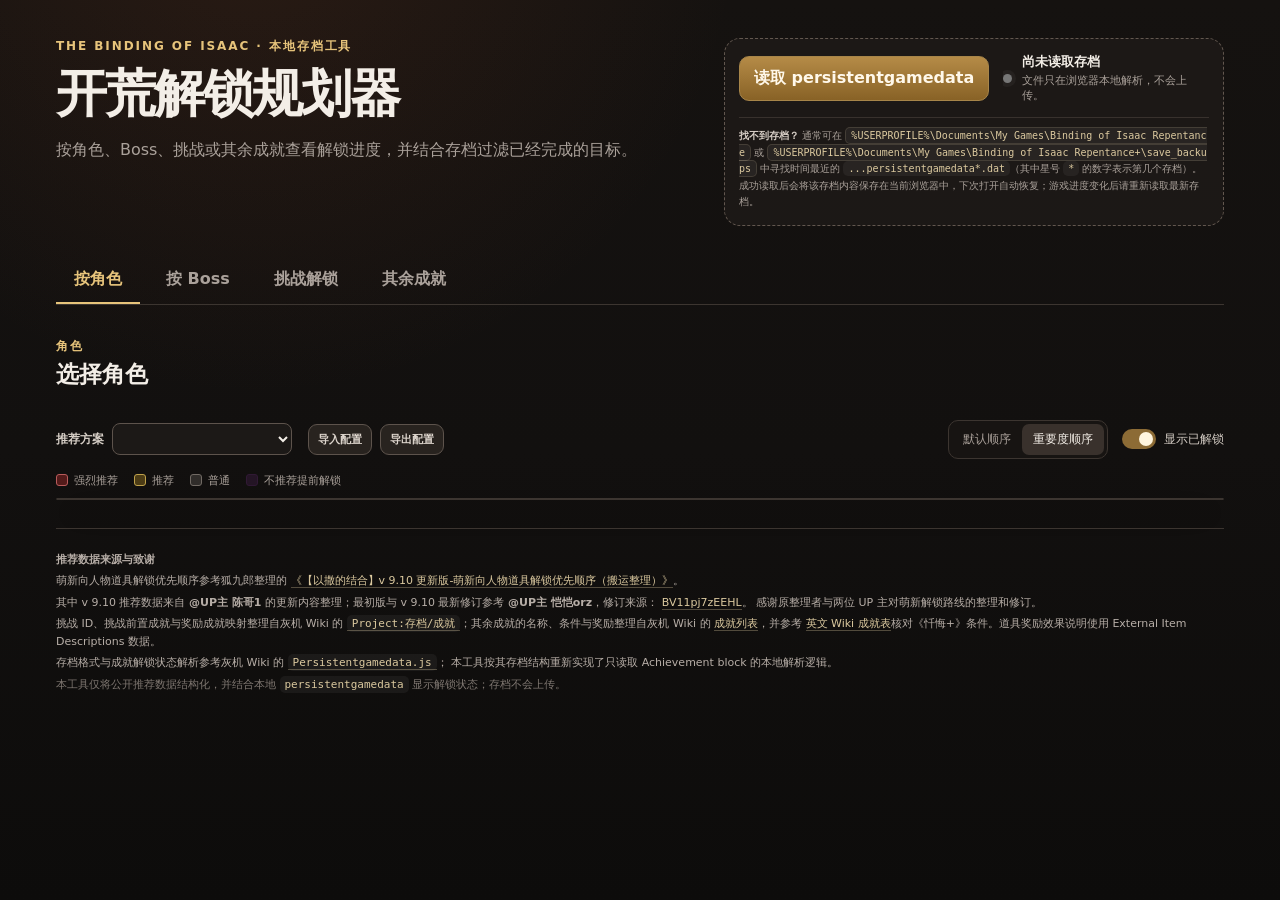
==== index.html @ 2d46365d "feat: 补齐角色 Boss 之外的全部成就" ====
<!doctype html>
<html lang="zh-CN">
<head>
  <meta charset="utf-8" />
  <meta name="viewport" content="width=device-width, initial-scale=1" />
  <meta name="color-scheme" content="dark" />
  <!-- GitHub Pages 更新后尽量避免旧 HTML/资源缓存。真正的静态资源刷新由 ?v= 版本号负责。 -->
  <meta http-equiv="Cache-Control" content="no-cache, no-store, must-revalidate" />
  <meta http-equiv="Pragma" content="no-cache" />
  <meta http-equiv="Expires" content="0" />
  <title>以撒开荒解锁规划器</title>
  <link rel="icon" type="image/png" href="./assets/icon.png?v=20260930145212" />
  <link rel="stylesheet" href="./styles.css?v=20260930145212" />
</head>
<body>
  <div class="app-shell">
    <header class="topbar">
      <div>
        <div class="eyebrow">THE BINDING OF ISAAC · 本地存档工具</div>
        <h1>开荒解锁规划器</h1>
        <p class="subtitle">按角色、Boss、挑战或其余成就查看解锁进度，并结合存档过滤已经完成的目标。</p>
      </div>

      <div class="save-panel" id="dropZone">
        <input id="saveInput" type="file" accept=".dat,application/octet-stream" hidden />
        <div class="save-actions">
          <button class="primary-button" id="loadSaveBtn" type="button">读取 persistentgamedata</button>
          <button class="secondary-button save-clear-button" id="clearSaveBtn" type="button" hidden>清除本地缓存</button>
        </div>
        <div class="save-status" id="saveStatus">
          <span class="status-dot idle"></span>
          <div>
            <strong>尚未读取存档</strong>
            <small>文件只在浏览器本地解析，不会上传。</small>
          </div>
        </div>
        <div class="save-hint">
          <strong>找不到存档？</strong> 通常可在
          <code class="copy-path" role="button" tabindex="0" data-copy-path="%USERPROFILE%\Documents\My Games\Binding of Isaac Repentance" title="点击复制">%USERPROFILE%\Documents\My Games\Binding of Isaac Repentance</code>
          或 <code class="copy-path" role="button" tabindex="0" data-copy-path="%USERPROFILE%\Documents\My Games\Binding of Isaac Repentance+\save_backups" title="点击复制">%USERPROFILE%\Documents\My Games\Binding of Isaac Repentance+\save_backups</code>
          中寻找时间最近的 <code>...persistentgamedata*.dat</code>（其中星号 <code>*</code> 的数字表示第几个存档）。
          成功读取后会将该存档内容保存在当前浏览器中，下次打开自动恢复；游戏进度变化后请重新读取最新存档。
        </div>
      </div>
    </header>

    <nav class="page-tabs" aria-label="页面切换">
      <button class="page-tab active" type="button" data-view="character">按角色</button>
      <button class="page-tab" type="button" data-view="boss">按 Boss</button>
      <button class="page-tab" type="button" data-view="challenge">挑战解锁</button>
      <button class="page-tab" type="button" data-view="achievement">其余成就</button>
    </nav>

    <main>
      <section class="selector-section" id="selectorSection">
        <div class="section-heading">
          <div>
            <span class="section-kicker" id="selectorKicker">角色</span>
            <h2 id="selectorTitle">选择角色</h2>
          </div>
          <div class="selection-summary" id="selectionSummary"></div>
        </div>
        <div class="entity-grid" id="entityGrid"></div>
      </section>

      <section class="results-section">
        <div class="results-heading">
          <div class="recommendation-toolbar">
            <div class="profile-controls">
              <label class="profile-select-label" for="profileSelect">
                <span>推荐方案</span>
                <select id="profileSelect" class="profile-select" aria-label="推荐方案"></select>
              </label>
              <span class="profile-status" id="profileStatus"></span>
              <button class="secondary-button compact-button" id="importProfileBtn" type="button">导入配置</button>
              <button class="secondary-button compact-button" id="exportProfileBtn" type="button">导出配置</button>
              <input id="profileImportInput" type="file" accept="application/json,.json" hidden />
            </div>
            <div class="controls">
              <div class="segmented" role="group" aria-label="排列顺序">
                <button type="button" class="segment" data-sort="default">默认顺序</button>
                <button type="button" class="segment active" data-sort="priority">重要度顺序</button>
              </div>
              <label class="switch-control">
                <input type="checkbox" id="showUnlocked" checked />
                <span class="switch"></span>
                <span>显示已解锁</span>
              </label>
            </div>
          </div>
        </div>

        <div class="legend" aria-label="优先级颜色说明">
          <span><i class="legend-swatch strong"></i>强烈推荐</span>
          <span><i class="legend-swatch recommended"></i>推荐</span>
          <span><i class="legend-swatch normal"></i>普通</span>
          <span><i class="legend-swatch discouraged"></i>不推荐提前解锁</span>
        </div>

        <div class="table-wrap" id="standardResults">
          <table class="unlock-table">
            <thead id="tableHead"></thead>
            <tbody id="tableBody"></tbody>
          </table>
        </div>
        <div class="achievement-results" id="achievementResults" hidden></div>
      </section>
    </main>

    <div class="priority-menu" id="priorityMenu" hidden role="menu" aria-label="修改优先级"></div>
    <div class="toast" id="toast" role="status" aria-live="polite" hidden></div>

    <footer>
      <p><strong>推荐数据来源与致谢</strong></p>
      <p>萌新向人物道具解锁优先顺序参考狐九郎整理的
        <a class="footer-link" href="https://www.bilibili.com/opus/1083165871339208713" target="_blank" rel="noopener noreferrer">《【以撒的结合】v 9.10 更新版-萌新向人物道具解锁优先顺序（搬运整理）》</a>。
      </p>
      <p>其中 v 9.10 推荐数据来自 <strong>@UP主 陈哥1</strong> 的更新内容整理；最初版与 v 9.10 最新修订参考 <strong>@UP主 恺恺orz</strong>，修订来源：
        <a class="footer-link" href="https://www.bilibili.com/video/BV11pj7zEEHL" target="_blank" rel="noopener noreferrer">BV11pj7zEEHL</a>。
        感谢原整理者与两位 UP 主对萌新解锁路线的整理和修订。
      </p>
      <p>挑战 ID、挑战前置成就与奖励成就映射整理自灰机 Wiki 的 <a class="footer-link" href="https://isaac.huijiwiki.com/wiki/Project:%E5%AD%98%E6%A1%A3/%E6%88%90%E5%B0%B1" target="_blank" rel="noopener noreferrer"><code>Project:存档/成就</code></a>；其余成就的名称、条件与奖励整理自灰机 Wiki 的 <a class="footer-link" href="https://isaac.huijiwiki.com/wiki/%E6%88%90%E5%B0%B1" target="_blank" rel="noopener noreferrer">成就列表</a>，并参考 <a class="footer-link" href="https://bindingofisaacrebirth.wiki.gg/wiki/Achievements" target="_blank" rel="noopener noreferrer">英文 Wiki 成就表</a>核对《忏悔+》条件。道具奖励效果说明使用 External Item Descriptions 数据。</p>

    <p>存档格式与成就解锁状态解析参考灰机 Wiki 的
        <a class="footer-link" href="https://isaac.huijiwiki.com/wiki/%E9%9B%B6%E4%BB%B6:Persistentgamedata.js" target="_blank" rel="noopener noreferrer"><code>Persistentgamedata.js</code></a>；
        本工具按其存档结构重新实现了只读取 Achievement block 的本地解析逻辑。
      </p>
      <p class="muted">本工具仅将公开推荐数据结构化，并结合本地 <code>persistentgamedata</code> 显示解锁状态；存档不会上传。</p>
    </footer>
  </div>

  <!-- CACHE_VERSION: 20260930145212。发布新版本前运行 python tools/bump_cache_version.py -->
  <script src="./data/unlocks.js?v=20260930145212"></script>
  <script src="./data/challenges.js?v=20260930145212"></script>
  <script src="./data/achievements.js?v=20260930145212"></script>
  <script src="./data/effects.js?v=20260930145212"></script>
  <script src="./data/overrides.js?v=20260930145212"></script>
  <script src="./data/recommendation_profiles.js?v=20260930145212"></script>
  <script src="./js/save-parser.js?v=20260930145212"></script>
  <script src="./js/app.js?v=20260930145212"></script>
</body>
</html>
---- styles.css ----
:root {
  --bg: #12100f;
  --panel: #1b1816;
  --panel-2: #24201d;
  --ink: #f3eee7;
  --muted: #aaa19a;
  --line: #3c3530;
  --accent: #e7c47b;
  --accent-2: #8f6b2e;
  --strong: rgba(135, 36, 36, .56);
  --strong-border: #b85b5b;
  --recommended: rgba(129, 100, 29, .53);
  --recommended-border: #bea14b;
  --normal: rgba(83, 78, 74, .47);
  --normal-border: #716a64;
  --discouraged: rgba(48, 25, 52, .62);
  --discouraged-border: #301934;
  --green: #62c58d;
  --red: #e67878;
  --radius: 16px;
  font-family: Inter, ui-sans-serif, system-ui, -apple-system, BlinkMacSystemFont, "Segoe UI", "Microsoft YaHei", sans-serif;
}
* { box-sizing: border-box; }
body {
  margin: 0;
  background:
    radial-gradient(circle at 20% -10%, rgba(135, 67, 36, .18), transparent 34%),
    linear-gradient(180deg, #151210 0%, var(--bg) 50%, #0d0c0b 100%);
  color: var(--ink);
  min-height: 100vh;
}
button, input, select { font: inherit; }
button { color: inherit; }
.app-shell { width: min(1220px, calc(100% - 112px)); margin: 0 auto; padding: 38px 0 64px; }
.topbar { display: flex; justify-content: space-between; gap: 32px; align-items: flex-start; }
.eyebrow, .section-kicker { color: var(--accent); font-size: 12px; letter-spacing: .16em; font-weight: 800; text-transform: uppercase; }
h1 { margin: 5px 0 7px; font-size: clamp(32px, 4vw, 54px); letter-spacing: -.04em; }
h2 { margin: 4px 0 0; font-size: 23px; }
.subtitle { margin: 0; color: var(--muted); max-width: 680px; line-height: 1.7; }
.save-panel {
  width: min(500px, 100%);
  border: 1px dashed #62574f;
  background: rgba(31, 27, 24, .8);
  border-radius: var(--radius);
  padding: 14px;
  display: grid;
  grid-template-columns: auto 1fr;
  gap: 14px;
  align-items: center;
  transition: border-color .15s, background .15s;
}
.save-panel.dragging { border-color: var(--accent); background: rgba(76, 61, 36, .4); }
.primary-button {
  border: 1px solid #a78549;
  background: linear-gradient(#b58b47, #886226);
  color: #fff8ea;
  border-radius: 10px;
  padding: 11px 14px;
  cursor: pointer;
  font-weight: 800;
  white-space: nowrap;
}
.primary-button:hover { filter: brightness(1.08); }
.save-status { display: flex; align-items: center; gap: 10px; min-width: 0; overflow: hidden; }
.save-status > div { min-width: 0; max-width: 100%; overflow: hidden; }
.save-status strong, .save-status small { display: block; }
.save-status strong { display: block; max-width: 100%; font-size: 13px; white-space: nowrap; overflow: hidden; text-overflow: ellipsis; }
.save-status small { color: var(--muted); font-size: 11px; margin-top: 2px; }
.status-dot { width: 9px; height: 9px; border-radius: 50%; flex: 0 0 auto; background: #777; box-shadow: 0 0 0 4px rgba(255,255,255,.04); }
.status-dot.ready { background: var(--green); }
.status-dot.error { background: var(--red); }
.save-hint { grid-column: 1 / -1; padding-top: 10px; border-top: 1px solid rgba(99,89,82,.4); color: var(--muted); font-size: 10px; line-height: 1.65; }
.save-hint strong { color: #d9d0c8; }
.save-hint code { word-break: break-all; }
.copy-path {
  cursor: pointer;
  border: 1px solid rgba(219,201,159,.16);
  transition: border-color .12s, background .12s, color .12s;
}
.copy-path:hover,
.copy-path:focus-visible {
  background: rgba(231,196,123,.13);
  border-color: rgba(231,196,123,.48);
  color: #fff0c4;
  outline: none;
}
.page-tabs { margin-top: 30px; display: flex; gap: 8px; align-items: center; flex-wrap: wrap; border-bottom: 1px solid var(--line); }
.page-tab { border: 0; border-bottom: 2px solid transparent; background: transparent; padding: 13px 18px 12px; color: var(--muted); cursor: pointer; font-weight: 800; }
.page-tab:hover { color: var(--ink); }
.page-tab.active { color: var(--accent); border-bottom-color: var(--accent); }
.selector-section, .results-section { margin-top: 30px; }
.section-heading { display: flex; justify-content: space-between; gap: 18px; align-items: end; }
.results-heading { display: flex; justify-content: flex-end; gap: 18px; align-items: center; }
.selection-summary { color: var(--muted); font-size: 13px; }
.entity-groups { display: grid; gap: 12px; margin-top: 16px; max-width: 100%; }
.entity-group { display: grid; grid-template-columns: 58px minmax(0, 1fr); gap: 12px; align-items: center; max-width: 100%; min-width: 0; }
.entity-group:only-child { grid-template-columns: 1fr; }
.entity-group-label { color: var(--muted); font-size: 12px; font-weight: 800; letter-spacing: .08em; text-align: right; white-space: nowrap; }
.entity-icon-row { display: flex; align-items: center; gap: 7px; flex-wrap: wrap; min-width: 0; max-width: 100%; }
.entity-icon-card {
  width: 52px; height: 52px; flex: 0 0 52px;
  border: 1px solid var(--line); border-radius: 11px;
  background: rgba(29, 26, 24, .9); padding: 5px;
  display: grid; place-items: center; cursor: pointer;
  transition: transform .12s, border-color .12s, background .12s;
}
.entity-icon-card:hover { transform: translateY(-1px); border-color: #6a5e55; background: #25211e; }
.entity-icon-card.active { border-color: var(--accent); background: rgba(107, 75, 28, .34); box-shadow: inset 0 0 0 1px rgba(231,196,123,.18); }
.selector-thumb { width: 38px; height: 38px; object-fit: contain; image-rendering: pixelated; }
.boss-selector-row { gap: 10px; }
.boss-selector-row .entity-icon-card { width: 78px; height: 78px; flex-basis: 78px; padding: 7px; }
.boss-selector-row .selector-thumb { width: 64px; height: 64px; }
.entity-thumb, .reward-thumb, .boss-thumb {
  width: 48px; height: 48px; object-fit: contain; image-rendering: pixelated; flex: 0 0 auto;
  border-radius: 10px; background: rgba(255,255,255,.045); padding: 4px;
}
.entity-thumb { width: 46px; height: 46px; }
.controls { display: flex; align-items: center; gap: 14px; flex-wrap: wrap; justify-content: flex-end; }
.segmented { display: inline-flex; border: 1px solid var(--line); background: #171412; border-radius: 10px; padding: 3px; }
.segment { border: 0; background: transparent; color: var(--muted); padding: 7px 11px; border-radius: 7px; cursor: pointer; font-size: 12px; }
.segment.active { color: var(--ink); background: #39312c; }
.switch-control { display: inline-flex; align-items: center; gap: 8px; color: #d6cec6; font-size: 12px; cursor: pointer; user-select: none; }
.switch-control input { position: absolute; opacity: 0; pointer-events: none; }
.switch { width: 34px; height: 20px; border-radius: 999px; background: #514943; position: relative; transition: background .15s; }
.switch::after { content: ""; width: 14px; height: 14px; border-radius: 50%; background: #ddd5ce; position: absolute; top: 3px; left: 3px; transition: transform .15s; }
.switch-control input:checked + .switch { background: #8c6b35; }
.switch-control input:checked + .switch::after { transform: translateX(14px); background: #fff5de; }
.legend { display: flex; gap: 16px; flex-wrap: wrap; margin: 14px 0 10px; color: var(--muted); font-size: 11px; }
.legend span { display: inline-flex; align-items: center; gap: 6px; }
.legend-swatch { width: 12px; height: 12px; border-radius: 3px; border: 1px solid; }
.legend-swatch.strong { background: var(--strong); border-color: var(--strong-border); }
.legend-swatch.recommended { background: var(--recommended); border-color: var(--recommended-border); }
.legend-swatch.normal { background: var(--normal); border-color: var(--normal-border); }
.legend-swatch.discouraged { background: var(--discouraged); border-color: var(--discouraged-border); }
.table-wrap { border: 1px solid var(--line); border-radius: var(--radius); overflow: auto; background: rgba(24,21,19,.87); box-shadow: 0 14px 40px rgba(0,0,0,.16); }
.unlock-table { width: 100%; border-collapse: separate; border-spacing: 0; min-width: 880px; }
.unlock-table th { position: sticky; top: 0; z-index: 1; background: #201c19; color: #c9c0b8; font-size: 11px; text-align: left; padding: 11px 14px; border-bottom: 1px solid var(--line); }
.unlock-table td { padding: 12px 14px; border-bottom: 1px solid rgba(99,89,82,.38); vertical-align: middle; }
.unlock-table tr:last-child td { border-bottom: 0; }
.unlock-row { transition: filter .12s; }
.unlock-row:hover { filter: brightness(1.08); }
.unlock-row.priority-strong td { background: var(--strong); }
.unlock-row.priority-recommended td { background: var(--recommended); }
.unlock-row.priority-normal td { background: var(--normal); }
.unlock-row.priority-discouraged td { background: var(--discouraged); }
.target-cell, .reward-cell { display: flex; align-items: center; gap: 10px; min-width: 0; }
.boss-stack { display: flex; gap: 5px; flex-wrap: wrap; }
.boss-unit { display: inline-flex; align-items: center; gap: 7px; padding: 5px 7px; background: rgba(0,0,0,.18); border-radius: 8px; white-space: nowrap; }
.boss-thumb { width: 34px; height: 34px; padding: 2px; }
.reward-thumb { width: 52px; height: 52px; }

.achievement-sprite {
  width: 64px; height: 64px; flex: 0 0 64px; display: inline-block;
  background-image: url("./assets/achievement/Achievement_sprite.jpg?v=20260930145212");
  background-repeat: no-repeat;
  background-size: 1280px 2112px;
  background-position: var(--ach-x) var(--ach-y);
  image-rendering: pixelated;
}
.reward-name { font-weight: 800; font-size: 13px; }
.reward-link { color: #fff1cc; text-decoration: none; border-bottom: 1px solid rgba(255,241,204,.28); }
.reward-link:hover { color: #fff8e8; border-bottom-color: currentColor; }
.meta-line { color: rgba(243,238,231,.64); font-size: 10px; margin-top: 3px; line-height: 1.4; }
.effect-text { max-width: 510px; line-height: 1.55; font-size: 12px; }
.effect-missing { color: #c0b8b0; font-style: italic; }
.requirement { margin-top: 5px; color: #e3d0a7; font-size: 10px; line-height: 1.45; }
.priority-pill { display: inline-block; margin-left: 7px; padding: 2px 6px; border-radius: 999px; font-size: 9px; font-weight: 900; vertical-align: 1px; border: 1px solid rgba(255,255,255,.18); }
.status-badge { display: inline-flex; align-items: center; gap: 6px; border-radius: 999px; padding: 5px 9px; font-size: 11px; font-weight: 800; white-space: nowrap; }
.status-badge::before { content: ""; width: 6px; height: 6px; border-radius: 50%; background: currentColor; }
.status-badge.unlocked { color: #8ce1ae; background: rgba(45,114,72,.33); }
.status-badge.locked { color: #ff9a93; background: rgba(128,53,49,.34); }
.status-badge.unknown { color: #b8afa8; background: rgba(94,87,81,.31); }
.empty-state td { text-align: center; padding: 46px 20px; background: #1b1816 !important; }
.empty-state strong { display: block; font-size: 18px; }
.empty-state span { color: var(--muted); display: block; margin-top: 6px; font-size: 12px; }
footer { margin-top: 28px; padding-top: 18px; border-top: 1px solid var(--line); color: #b7aea7; font-size: 11px; line-height: 1.6; }
footer p { margin: 4px 0; }
.footer-link { color: #dbc99f; text-decoration: none; border-bottom: 1px solid rgba(219,201,159,.32); }
.footer-link:hover { color: #fff0c4; border-bottom-color: currentColor; }
.muted { color: #7f7771; }
code { background: rgba(255,255,255,.05); padding: 2px 5px; border-radius: 5px; color: #dbc99f; }
@media (max-width: 900px) {
  .app-shell { width: calc(100% - 36px); padding: 24px 0 40px; }
  .topbar { flex-direction: column; }
  .save-panel { width: 100%; }
  .section-heading { align-items: flex-start; flex-direction: column; }
  .results-heading { justify-content: flex-start; }
  .controls { width: 100%; justify-content: space-between; }
  .entity-icon-row { overflow-x: visible; padding-bottom: 0; }
  .entity-group { align-items: flex-start; }
  .entity-group { grid-template-columns: 48px minmax(0,1fr); }
  .entity-icon-card { width: 48px; height: 48px; flex-basis: 48px; }
  .selector-thumb { width: 34px; height: 34px; }
  .boss-selector-row .entity-icon-card { width: 68px; height: 68px; flex-basis: 68px; }
  .boss-selector-row .selector-thumb { width: 56px; height: 56px; }
}
@media (max-width: 520px) {
  .save-panel { grid-template-columns: 1fr; }
  .primary-button { width: 100%; }
  .controls { align-items: flex-start; flex-direction: column; }
}

.effect-text { white-space: pre-line; }

/* 成就列表 */
.achievement-results { display: grid; gap: 34px; }
.achievement-results[hidden] { display: none; }
.achievement-overview { color: var(--muted); font-size: 13px; }
.achievement-category { min-width: 0; }
.achievement-category-heading {
  display: flex; align-items: end; justify-content: space-between; gap: 16px; margin-bottom: 12px;
}
.achievement-category-heading > span { color: var(--muted); font-size: 12px; white-space: nowrap; }
.achievement-category h3 { margin: 0 0 9px; color: #d8cfc7; font-size: 14px; }
.achievement-table-wrap { border-radius: 10px; }
.achievement-table { min-width: 760px; }
.achievement-table th:nth-child(1) { width: 30%; }
.achievement-table th:nth-child(2) { width: 27%; }
.achievement-table th:nth-child(3) { width: 31%; }
.achievement-table th:nth-child(4) { width: 12%; }
.achievement-table th:nth-child(5) { width: 48px; }
.achievement-table.without-reward { min-width: 560px; }
.achievement-table.without-reward th:nth-child(1) { width: 42%; }
.achievement-table.without-reward th:nth-child(2) { width: 41%; }
.achievement-table.without-reward th:nth-child(3) { width: 17%; }
.achievement-table.without-reward th:nth-child(4) { width: 48px; }
.achievement-table .reward-cell { min-width: 220px; }
.achievement-table.without-reward .reward-cell { min-width: 204px; }
.achievement-condition { min-width: 180px; max-width: 420px; font-size: 12px; line-height: 1.6; }
.achievement-reward { min-width: 180px; font-size: 12px; line-height: 1.55; }
.achievement-reward > strong, .achievement-reward > span { display: block; }
.achievement-reward-effect { margin-top: 5px; color: rgba(243,238,231,.8); white-space: pre-line; }
.achievement-table tr.sequence-start:not(:first-child) td { border-top: 2px solid rgba(231,196,123,.52); }
.achievement-character-columns { display: grid; grid-template-columns: repeat(2, minmax(0, 1fr)); gap: 14px; align-items: start; }
.achievement-character-columns > div { min-width: 0; }
.achievement-graph-wrap {
  width: 100%; overflow-x: auto; margin: 0 0 14px; border-block: 1px solid rgba(99,89,82,.5); background: rgba(24,21,19,.52);
}
.achievement-graph { display: block; width: min(100%, 790px); min-width: 528px; height: auto; margin: 0 auto; padding: 12px 0; }
.achievement-graph-node { fill: #24201d; stroke: #7b6b5f; stroke-width: 2; }
.achievement-graph-icon { width: 64px; height: 64px; }
.achievement-graph-item.locked .achievement-graph-icon { filter: grayscale(1) brightness(.34); opacity: .72; }
.achievement-graph-item.locked .achievement-graph-node { fill: #171513; stroke: #4c4540; }
.achievement-graph-edges path { fill: none; stroke: #bda56f; stroke-width: 2; }
.achievement-graph marker path { fill: #bda56f; }

/* Challenge unlock page */
.challenge-id-cell { display: flex; align-items: center; gap: 8px; white-space: nowrap; }
.challenge-id-link { color: #fff1cc; font-size: 16px; font-weight: 900; text-decoration: none; border-bottom: 1px solid rgba(255,241,204,.28); }
.challenge-id-link:hover { color: #fff8e8; border-bottom-color: currentColor; }
.prerequisite-cell { display: flex; align-items: center; gap: 10px; min-width: 225px; }
.achievement-sprite.compact { transform: scale(.72); transform-origin: left center; margin-right: -18px; }

/* Recommendation profiles, local persistence and per-row priority editing */
.save-actions { display: flex; flex-direction: column; gap: 7px; align-items: stretch; }
.secondary-button {
  border: 1px solid #5d534c;
  background: #28231f;
  color: #ddd5cd;
  border-radius: 9px;
  padding: 8px 11px;
  cursor: pointer;
  font-weight: 700;
  white-space: nowrap;
}
.secondary-button:hover { border-color: #817166; background: #312a25; color: #fff5ea; }
.save-clear-button { font-size: 10px; padding: 6px 9px; }
.recommendation-toolbar { width: 100%; display: flex; align-items: center; justify-content: space-between; gap: 16px; flex-wrap: wrap; }
.profile-controls { display: flex; align-items: center; gap: 8px; flex-wrap: wrap; min-width: 0; }
.profile-select-label { display: inline-flex; align-items: center; gap: 8px; color: #d6cec6; font-size: 12px; font-weight: 700; }
.profile-select {
  min-width: 180px;
  max-width: 280px;
  border: 1px solid #5d534c;
  background: #1c1917;
  color: var(--ink);
  border-radius: 8px;
  padding: 7px 28px 7px 9px;
  font: inherit;
  font-size: 12px;
}
.profile-status { color: var(--muted); font-size: 10px; white-space: nowrap; }
.compact-button { padding: 7px 9px; font-size: 11px; }
.options-column { width: 48px; min-width: 48px; padding-left: 6px !important; padding-right: 6px !important; }
.row-options { width: 48px; min-width: 48px; padding-left: 6px !important; padding-right: 6px !important; text-align: center; }
.row-menu-button {
  width: 32px;
  height: 32px;
  border: 1px solid transparent;
  border-radius: 8px;
  background: rgba(0,0,0,.15);
  color: rgba(255,255,255,.72);
  cursor: pointer;
  font-size: 22px;
  line-height: 1;
  display: inline-grid;
  place-items: center;
  padding: 0 0 3px;
}
.row-menu-button:hover, .row-menu-button:focus-visible { background: rgba(0,0,0,.32); border-color: rgba(255,255,255,.18); color: #fff; outline: none; }
.priority-menu {
  position: fixed;
  z-index: 5000;
  width: 164px;
  padding: 5px;
  border: 1px solid #5a5049;
  border-radius: 10px;
  background: #201c19;
  box-shadow: 0 14px 34px rgba(0,0,0,.42);
}
.priority-menu-item {
  width: 100%;
  border: 0;
  background: transparent;
  color: #dcd4cc;
  padding: 8px 9px;
  border-radius: 7px;
  cursor: pointer;
  display: grid;
  grid-template-columns: 12px 1fr 16px;
  gap: 8px;
  align-items: center;
  text-align: left;
  font-size: 12px;
}
.priority-menu-item:hover, .priority-menu-item.active { background: #342e29; color: #fff; }
.priority-menu-dot { width: 9px; height: 9px; border-radius: 3px; border: 1px solid rgba(255,255,255,.18); }
.priority-menu-dot.strong { background: var(--strong-border); }
.priority-menu-dot.recommended { background: var(--recommended-border); }
.priority-menu-dot.normal { background: var(--normal-border); }
.priority-menu-dot.discouraged { background: var(--discouraged-border); }
.priority-menu-check { text-align: right; color: var(--accent); font-weight: 900; }
.toast {
  position: fixed;
  right: 22px;
  bottom: 22px;
  z-index: 6000;
  max-width: min(320px, calc(100vw - 32px));
  border: 1px solid #6d6258;
  border-radius: 8px;
  background: #201c19;
  color: #f5eadb;
  box-shadow: 0 14px 34px rgba(0,0,0,.42);
  padding: 11px 14px;
  font-size: 12px;
  font-weight: 800;
  opacity: 0;
  transform: translateY(8px);
  transition: opacity .18s, transform .18s;
}
.toast.show {
  opacity: 1;
  transform: translateY(0);
}
.app-confirm-backdrop {
  position: fixed;
  inset: 0;
  z-index: 6600;
  display: grid;
  place-items: center;
  padding: 18px;
  background: rgba(12,10,9,.66);
}
.app-confirm-backdrop[hidden] { display: none; }
.app-confirm-dialog {
  width: min(420px, 100%);
  border: 1px solid #6d6258;
  border-radius: 8px;
  background: #201c19;
  color: #f5eadb;
  box-shadow: 0 18px 44px rgba(0,0,0,.5);
  padding: 16px;
}
.app-confirm-title {
  display: block;
  font-size: 15px;
  margin-bottom: 8px;
}
.app-confirm-message {
  margin: 0;
  color: var(--muted);
  font-size: 12px;
  line-height: 1.65;
}
.app-confirm-actions {
  display: flex;
  justify-content: flex-end;
  gap: 8px;
  margin-top: 16px;
}
.app-confirm-actions button { min-width: 88px; }
.manual-copy-backdrop {
  position: fixed;
  inset: 0;
  z-index: 6500;
  display: grid;
  place-items: center;
  padding: 18px;
  background: rgba(12,10,9,.64);
}
.manual-copy-backdrop[hidden] { display: none; }
.manual-copy-dialog {
  width: min(560px, 100%);
  border: 1px solid #6d6258;
  border-radius: 8px;
  background: #201c19;
  color: #f5eadb;
  box-shadow: 0 18px 44px rgba(0,0,0,.5);
  padding: 16px;
}
.manual-copy-heading {
  display: flex;
  align-items: center;
  justify-content: space-between;
  gap: 12px;
  margin-bottom: 8px;
}
.manual-copy-heading strong { font-size: 14px; }
.manual-copy-close {
  width: 30px;
  height: 30px;
  border: 1px solid rgba(130,116,104,.8);
  border-radius: 6px;
  background: #2b2521;
  color: #f5eadb;
  cursor: pointer;
  font-size: 20px;
  line-height: 1;
}
.manual-copy-dialog p { margin: 0 0 12px; color: var(--muted); font-size: 12px; }
.manual-copy-input {
  width: 100%;
  min-width: 0;
  border: 1px solid #7a6c60;
  border-radius: 6px;
  background: #141210;
  color: #fff5e6;
  padding: 11px 12px;
  font-family: ui-monospace, SFMono-Regular, Consolas, "Liberation Mono", monospace;
  font-size: 13px;
}
.manual-copy-input:focus {
  outline: 2px solid rgba(231,196,123,.5);
  outline-offset: 2px;
}

@media (max-width: 900px) {
  .recommendation-toolbar { align-items: flex-start; flex-direction: column; }
  .profile-controls { width: 100%; }
  .profile-select-label { flex: 1 1 240px; }
  .profile-select { flex: 1 1 auto; min-width: 160px; max-width: none; }
  .achievement-character-columns { grid-template-columns: 1fr; gap: 22px; }
}

@media (max-width: 520px) {
  .save-actions { width: 100%; }
  .page-tabs { gap: 0 4px; }
  .page-tab { padding-inline: 10px; }
  .profile-controls { align-items: stretch; }
  .profile-select-label { width: 100%; flex: 1 1 100%; }
  .profile-select { width: 100%; }
  .profile-status { width: 100%; }
}
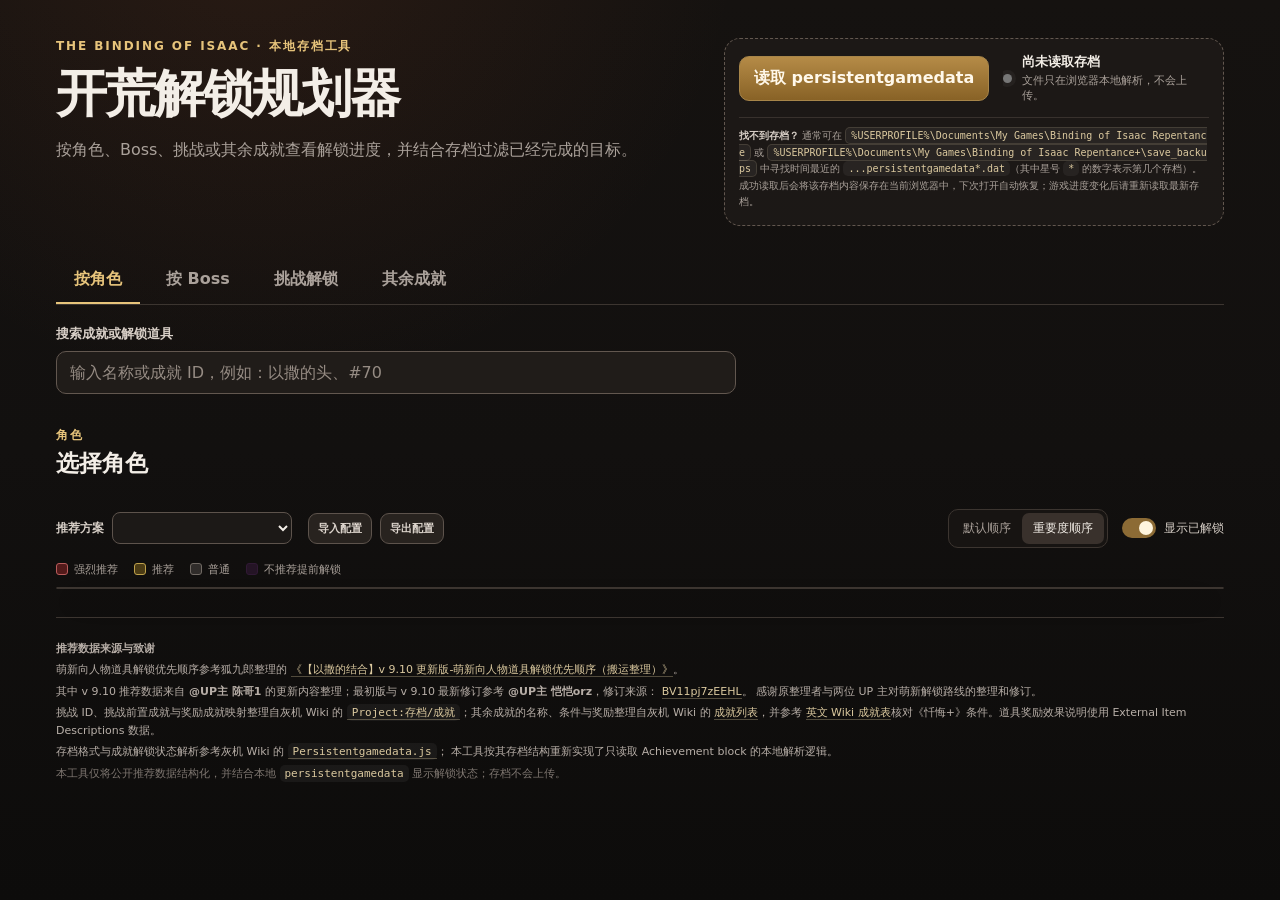
==== commit 4684d285: "feat: 添加成就和解锁道具搜索定位" ====
--- a/index.html
+++ b/index.html
@@ -9,8 +9,8 @@
   <meta http-equiv="Pragma" content="no-cache" />
   <meta http-equiv="Expires" content="0" />
   <title>以撒开荒解锁规划器</title>
-  <link rel="icon" type="image/png" href="./assets/icon.png?v=20260930145212" />
-  <link rel="stylesheet" href="./styles.css?v=20260930145212" />
+  <link rel="icon" type="image/png" href="./assets/icon.png?v=20261004133546" />
+  <link rel="stylesheet" href="./styles.css?v=20261004133546" />
 </head>
 <body>
   <div class="app-shell">
@@ -50,6 +50,15 @@
       <button class="page-tab" type="button" data-view="challenge">挑战解锁</button>
       <button class="page-tab" type="button" data-view="achievement">其余成就</button>
     </nav>
+
+    <section class="search-section" role="search" aria-label="搜索成就和解锁道具">
+      <label for="searchInput">搜索成就或解锁道具</label>
+      <input id="searchInput" type="search" placeholder="输入名称或成就 ID，例如：以撒的头、#70" autocomplete="off" aria-controls="searchResults" aria-expanded="false" />
+      <div class="search-results" id="searchResults" hidden>
+        <p id="searchSummary" role="status" aria-live="polite"></p>
+        <div id="searchMatches"></div>
+      </div>
+    </section>
 
     <main>
       <section class="selector-section" id="selectorSection">
@@ -129,14 +138,14 @@
     </footer>
   </div>
 
-  <!-- CACHE_VERSION: 20260930145212。发布新版本前运行 python tools/bump_cache_version.py -->
-  <script src="./data/unlocks.js?v=20260930145212"></script>
-  <script src="./data/challenges.js?v=20260930145212"></script>
-  <script src="./data/achievements.js?v=20260930145212"></script>
-  <script src="./data/effects.js?v=20260930145212"></script>
-  <script src="./data/overrides.js?v=20260930145212"></script>
-  <script src="./data/recommendation_profiles.js?v=20260930145212"></script>
-  <script src="./js/save-parser.js?v=20260930145212"></script>
-  <script src="./js/app.js?v=20260930145212"></script>
+  <!-- CACHE_VERSION: 20261004133546。发布新版本前运行 python tools/bump_cache_version.py -->
+  <script src="./data/unlocks.js?v=20261004133546"></script>
+  <script src="./data/challenges.js?v=20261004133546"></script>
+  <script src="./data/achievements.js?v=20261004133546"></script>
+  <script src="./data/effects.js?v=20261004133546"></script>
+  <script src="./data/overrides.js?v=20261004133546"></script>
+  <script src="./data/recommendation_profiles.js?v=20261004133546"></script>
+  <script src="./js/save-parser.js?v=20261004133546"></script>
+  <script src="./js/app.js?v=20261004133546"></script>
 </body>
 </html>
--- a/styles.css
+++ b/styles.css
@@ -88,6 +88,21 @@
 .page-tab { border: 0; border-bottom: 2px solid transparent; background: transparent; padding: 13px 18px 12px; color: var(--muted); cursor: pointer; font-weight: 800; }
 .page-tab:hover { color: var(--ink); }
 .page-tab.active { color: var(--accent); border-bottom-color: var(--accent); }
+.search-section { margin-top: 20px; max-width: 680px; }
+.search-section label { display: block; margin-bottom: 8px; color: #d8cfc7; font-size: 13px; font-weight: 800; }
+.search-section input { width: 100%; padding: 11px 13px; border: 1px solid #62574f; border-radius: 10px; background: #201c19; color: var(--ink); }
+.search-section input:focus-visible { outline: 2px solid var(--accent); outline-offset: 2px; }
+.search-section input::placeholder { color: #968c84; }
+.search-results { max-height: 340px; overflow-y: auto; margin-top: 8px; border: 1px solid var(--line); border-radius: 10px; background: #201c19; }
+.search-results[hidden] { display: none; }
+.search-results p { margin: 0; padding: 10px 12px; color: var(--muted); font-size: 12px; }
+.search-result { display: block; width: 100%; padding: 10px 12px; border: 0; border-top: 1px solid var(--line); background: transparent; text-align: left; cursor: pointer; }
+.search-result:hover, .search-result:focus-visible { background: #39312c; outline: none; }
+.search-result strong, .search-result span { display: block; }
+.search-result strong { color: #fff1cc; font-size: 13px; }
+.search-result span { margin-top: 3px; color: var(--muted); font-size: 11px; }
+.unlock-row.search-target td { box-shadow: inset 0 0 0 2px var(--accent); }
+.unlock-row.search-target { outline: none; }
 .selector-section, .results-section { margin-top: 30px; }
 .section-heading { display: flex; justify-content: space-between; gap: 18px; align-items: end; }
 .results-heading { display: flex; justify-content: flex-end; gap: 18px; align-items: center; }
@@ -151,7 +166,7 @@
 
 .achievement-sprite {
   width: 64px; height: 64px; flex: 0 0 64px; display: inline-block;
-  background-image: url("./assets/achievement/Achievement_sprite.jpg?v=20260930145212");
+  background-image: url("./assets/achievement/Achievement_sprite.jpg?v=20261004133546");
   background-repeat: no-repeat;
   background-size: 1280px 2112px;
   background-position: var(--ach-x) var(--ach-y);
@@ -227,6 +242,9 @@
 .achievement-table .reward-cell { min-width: 220px; }
 .achievement-table.without-reward .reward-cell { min-width: 204px; }
 .achievement-condition { min-width: 180px; max-width: 420px; font-size: 12px; line-height: 1.6; }
+.achievement-progress { margin-top: 5px; color: #e7c47b; font-size: 11px; }
+.achievement-progress.unavailable { color: #c0b8b0; }
+.achievement-progress-hint { margin: 0 0 12px; color: #c0b8b0; font-size: 12px; }
 .achievement-reward { min-width: 180px; font-size: 12px; line-height: 1.55; }
 .achievement-reward > strong, .achievement-reward > span { display: block; }
 .achievement-reward-effect { margin-top: 5px; color: rgba(243,238,231,.8); white-space: pre-line; }
